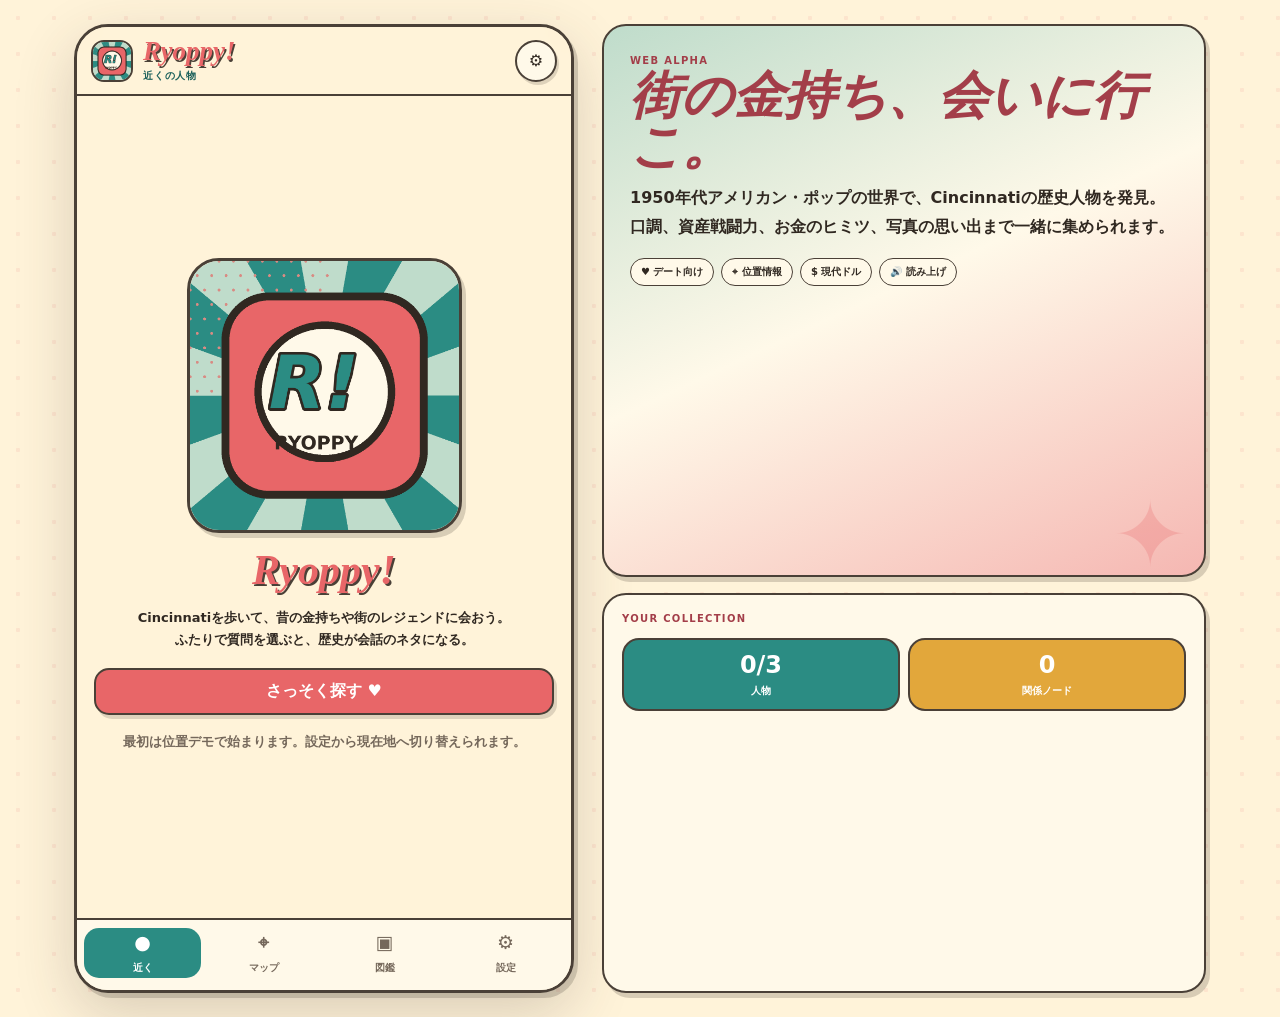
==== index.html @ fe0da347 "Add Ryoppy Web Alpha" ====
<!doctype html>
<html lang="ja">
<head>
  <meta charset="utf-8" />
  <meta name="viewport" content="width=device-width,initial-scale=1,viewport-fit=cover" />
  <meta name="theme-color" content="#fff3d9" />
  <meta name="description" content="Cincinnatiを歩いて歴史人物に会う、1950年代アメリカン・ポップな歴史図鑑" />
  <meta name="apple-mobile-web-app-capable" content="yes" />
  <meta name="apple-mobile-web-app-title" content="りょっぴー" />
  <link rel="icon" href="./assets/icon.png" />
  <link rel="apple-touch-icon" href="./assets/icon.png" />
  <link rel="manifest" href="./manifest.webmanifest" />
  <link rel="stylesheet" href="./styles.css" />
  <title>りょっぴー Web Alpha</title>
</head>
<body>
  <div id="app"><div class="loading"><img src="./assets/splash-icon.png" alt="りょっぴー" /><b>街のレジェンドを探しています…</b></div></div>
  <div id="toast" class="toast" role="status"></div>
  <script src="./app.js" defer></script>
</body>
</html>
---- styles.css ----
:root{--cream:#fff3d9;--paper:#fff9e9;--paper2:#f8ddb8;--ink:#302821;--muted:#75685b;--line:#4a4037;--coral:#e86668;--coral2:#a33e49;--teal:#2b8c83;--teal2:#1d615c;--mint:#bfdccb;--blush:#f5b7b2;--mustard:#e2a73b;--navy:#36536a;--white:#fff;--shadow:4px 5px 0 rgba(63,52,44,.2)}
*{box-sizing:border-box}html,body{margin:0;min-height:100%;background:var(--cream)}body{color:var(--ink);font-family:"Arial Rounded MT Bold","Hiragino Maru Gothic ProN","Yu Gothic",system-ui,sans-serif;background:radial-gradient(circle at 18px 18px,rgba(232,102,104,.1) 2px,transparent 2.5px) 0 0/36px 36px,var(--cream)}button,input,select{font:inherit}button{color:inherit}img{display:block;max-width:100%}.loading{min-height:100vh;display:grid;place-content:center;justify-items:center;gap:16px}.loading img{width:140px;border:2px solid var(--line);border-radius:28px;box-shadow:var(--shadow)}
.shell{width:min(1180px,100%);min-height:100vh;margin:auto;display:grid;grid-template-columns:minmax(0,500px) 1fr;gap:28px;padding:24px}.phone{position:relative;min-height:calc(100vh - 48px);overflow:hidden;background:var(--cream);border:3px solid var(--line);border-radius:34px;box-shadow:0 20px 60px rgba(63,52,44,.2),var(--shadow)}.top{position:sticky;top:0;z-index:20;display:flex;align-items:center;justify-content:space-between;gap:10px;min-height:66px;padding:11px 14px;border-bottom:2px solid var(--line);background:rgba(255,243,217,.96);backdrop-filter:blur(10px)}.brand{display:flex;align-items:center;gap:10px}.brand img{width:42px;height:42px;border:2px solid var(--line);border-radius:13px}.logo{margin:0;color:var(--coral);font:italic 900 27px/1 Georgia,serif;text-shadow:1.5px 1.5px 0 var(--line)}.sub{margin:4px 0 0;color:var(--teal2);font-size:10px;font-weight:900;letter-spacing:.08em}.icon,.back{display:grid;place-items:center;width:42px;height:42px;border:2px solid var(--line);border-radius:50%;background:var(--paper);box-shadow:2px 3px 0 rgba(63,52,44,.17);cursor:pointer}.main{padding:17px 14px calc(92px + env(safe-area-inset-bottom));min-height:calc(100vh - 70px)}.stack{display:grid;gap:16px}.nav{position:absolute;left:0;right:0;bottom:0;z-index:30;display:grid;grid-template-columns:repeat(4,1fr);gap:4px;padding:8px 7px max(12px,env(safe-area-inset-bottom));border-top:2px solid var(--line);background:rgba(255,249,233,.98)}.nav button{display:grid;place-items:center;gap:3px;min-height:50px;border:0;border-radius:15px;background:transparent;color:var(--muted);font-size:10px;font-weight:900;cursor:pointer}.nav button b{font-size:19px}.nav button.active{color:#fff;background:var(--teal)}
.side{position:sticky;top:24px;display:grid;gap:16px}.poster,.side-card{border:2px solid var(--line);border-radius:24px;background:var(--paper);box-shadow:var(--shadow)}.poster{position:relative;overflow:hidden;padding:26px;background:linear-gradient(155deg,var(--mint),var(--paper) 48%,var(--blush))}.poster:after{content:"✦";position:absolute;right:16px;bottom:-12px;color:var(--coral);font-size:90px;opacity:.25}.poster h2{margin:0 0 12px;color:var(--coral2);font:italic 900 clamp(34px,4vw,56px)/1 Georgia,serif}.poster p{margin:0;font-weight:800;line-height:1.8}.tags{display:flex;flex-wrap:wrap;gap:7px;margin-top:16px}.tag,.pill{display:inline-flex;align-items:center;gap:5px;padding:6px 10px;border:1.5px solid var(--line);border-radius:999px;background:var(--paper);font-size:10px;font-weight:900}.side-card{padding:18px}
.hero,.card,.location,.story,.wealth,.chart,.nodes,.photos,.settings,.purchase{border:2px solid var(--line);border-radius:23px;background:var(--paper);box-shadow:var(--shadow)}.hero{position:relative;overflow:hidden;padding:21px;background:var(--blush)}.hero:after{content:"✦";position:absolute;right:14px;top:-13px;color:var(--mustard);font-size:64px}.eyebrow{margin:0 0 6px;color:var(--coral2);font-size:10px;font-weight:900;letter-spacing:.13em}.hero h1{max-width:86%;margin:0;font-size:28px;line-height:1.15}.hero p{margin:9px 0 0;font-size:13px;font-weight:750;line-height:1.65}.stats{display:grid;grid-template-columns:1fr 1fr;gap:8px;margin-top:14px}.stat{padding:11px;border:2px solid var(--line);border-radius:17px;color:#fff;background:var(--teal);text-align:center}.stat.alt{background:var(--mustard)}.stat strong{display:block;font-size:24px}.stat span{font-size:10px;font-weight:900}.section-head{display:flex;align-items:end;justify-content:space-between;gap:10px}.section-head h2{margin:0;font-size:23px}.section-head p{margin:3px 0 0;color:var(--muted);font-size:11px;font-weight:750}.count,.status,.distance{display:inline-flex;align-items:center;justify-content:center;padding:6px 9px;border:1.5px solid var(--line);border-radius:999px;background:var(--paper2);font-size:10px;font-weight:900;white-space:nowrap}.status.near{color:#fff;background:var(--coral)}.status.done{color:#fff;background:var(--teal)}.status.demo{color:#fff;background:var(--navy)}
.location,.card,.settings{padding:15px}.card h3,.location h3,.settings h2{margin:0 0 5px}.muted{margin:0;color:var(--muted);font-size:12px;font-weight:750;line-height:1.6}.buttons{display:grid;grid-template-columns:1fr 1fr;gap:8px;margin-top:11px}.btn{width:100%;min-height:47px;padding:10px 13px;border:2px solid var(--line);border-radius:15px;font-weight:900;box-shadow:3px 4px 0 rgba(63,52,44,.17);cursor:pointer}.btn.primary{color:#fff;background:var(--coral)}.btn.secondary{color:#fff;background:var(--teal)}.btn.ghost{background:var(--paper)}.btn:active{transform:translate(2px,2px);box-shadow:none}
.people{display:grid;gap:13px}.person{display:grid;grid-template-columns:110px 1fr;min-height:148px;overflow:hidden;border:2px solid var(--line);border-radius:22px;background:var(--paper);box-shadow:var(--shadow);cursor:pointer}.person .art{position:relative;min-height:148px;overflow:hidden;background:var(--mint)}.person .art img{width:100%;height:100%;object-fit:cover}.person.locked .art img{filter:grayscale(1);opacity:.4}.person.locked .art:after{content:"?";position:absolute;inset:0;display:grid;place-items:center;color:var(--line);font:900 52px/1 Georgia,serif}.person .copy{display:grid;align-content:center;gap:7px;padding:13px}.person h3{margin:0;font-size:17px}.person p{margin:0;color:var(--muted);font-size:10px;font-weight:800;line-height:1.45}.meta{display:flex;flex-wrap:wrap;gap:5px}.power-mini{display:flex;align-items:center;gap:6px;color:var(--coral2);font-size:11px;font-weight:900}.rank{display:grid;place-items:center;width:28px;height:28px;border:1.5px solid var(--line);border-radius:50%;color:#fff;background:var(--mustard)}
.map{position:relative;overflow:hidden;min-height:500px;border:2px solid var(--line);border-radius:23px;background:#f6e9c8;box-shadow:var(--shadow)}.map svg{display:block;width:100%;height:420px}.map-paper{fill:#f7eccd}.river{fill:#9ccfd4;stroke:var(--navy);stroke-width:3}.street{stroke:rgba(74,64,55,.25);stroke-width:2}.route{fill:none;stroke:var(--teal);stroke-width:7;stroke-linecap:round;stroke-dasharray:14 8}.marker{cursor:pointer}.marker circle{fill:var(--mustard);stroke:var(--line);stroke-width:3}.marker.near circle{fill:var(--coral)}.marker.done circle{fill:var(--teal)}.marker text{font-size:11px;font-weight:900;fill:var(--ink);paint-order:stroke;stroke:var(--paper);stroke-width:4px}.map-sheet{padding:13px;border-top:2px solid var(--line);background:var(--paper)}
.char-hero{position:relative;overflow:hidden;display:grid;grid-template-columns:145px 1fr;align-items:end;gap:12px;min-height:225px;padding:15px;border:2px solid var(--line);border-radius:25px;color:#fff;box-shadow:var(--shadow)}.char-hero:before{content:"";position:absolute;inset:0;background:repeating-conic-gradient(from 0deg at 20% 100%,rgba(255,255,255,.12) 0 8deg,transparent 8deg 16deg)}.char-hero>*{position:relative}.char-hero img{width:100%;max-height:205px;object-fit:contain;filter:drop-shadow(3px 5px 0 rgba(0,0,0,.18))}.char-hero h1{margin:8px 0 4px;font-size:23px;line-height:1.05}.char-hero p{margin:0;font-size:11px;font-weight:800;line-height:1.45}.catch{margin-top:9px!important;padding:7px 9px;border:1.5px solid rgba(255,255,255,.7);border-radius:12px;background:rgba(0,0,0,.14)}
.wealth,.story,.chart,.nodes,.photos{padding:15px}.score{display:grid;grid-template-columns:1fr auto;align-items:center;gap:10px}.score small{display:block;color:var(--coral2);font-size:10px;font-weight:900;letter-spacing:.08em}.score strong{display:block;color:var(--coral);font-size:34px;line-height:1}.burst{display:grid;place-items:center;width:64px;height:64px;border:2px solid var(--line);border-radius:50%;color:#fff;background:var(--mustard);font:900 28px/1 Georgia,serif;box-shadow:3px 4px 0 rgba(63,52,44,.16)}.meter{height:12px;margin-top:9px;overflow:hidden;border:1.5px solid var(--line);border-radius:999px;background:var(--paper2)}.meter span{display:block;height:100%;background:linear-gradient(90deg,var(--teal),var(--mustard),var(--coral))}.money{margin-top:11px;padding-top:10px;border-top:1.5px dashed var(--line)}.money span{color:var(--muted);font-size:9px;font-weight:900}.money b{display:block;color:var(--teal2);font-size:25px}.speaker{display:grid;grid-template-columns:56px 1fr auto;align-items:center;gap:9px}.speaker img{width:56px;height:56px;object-fit:cover;border:2px solid var(--line);border-radius:50%}.speaker h2{margin:0;font-size:17px}.speaker p{margin:3px 0 0;color:var(--muted);font-size:9px;font-weight:800}.quote{color:var(--coral);font:900 48px/1 Georgia,serif}.talk{margin:13px 0;font-size:13px;font-weight:700;line-height:1.85}.speech{display:flex;align-items:center;gap:8px}.play{display:grid;place-items:center;width:42px;height:42px;border:2px solid var(--line);border-radius:50%;color:#fff;background:var(--teal);cursor:pointer}.line{flex:1;height:8px;border:1.5px solid var(--line);border-radius:999px;background:var(--paper2);overflow:hidden}.line span{display:block;width:45%;height:100%;background:var(--coral)}.questions{display:grid;gap:8px;margin-top:14px;padding-top:13px;border-top:2px dashed rgba(74,64,55,.35)}.questions h3{margin:0;font-size:16px}.q{display:grid;grid-template-columns:28px 1fr auto;align-items:center;gap:8px;width:100%;min-height:51px;padding:8px 10px;border:2px solid var(--line);border-radius:15px;background:var(--mint);box-shadow:2px 3px 0 rgba(63,52,44,.14);font-size:11px;font-weight:900;text-align:left;cursor:pointer}.q:nth-of-type(even){background:var(--blush)}.q.active{outline:3px solid var(--mustard)}.q i{display:grid;place-items:center;width:28px;height:28px;border:1.5px solid var(--line);border-radius:50%;background:var(--paper);font-style:normal}.answer{padding:13px;border:2px solid var(--line);border-radius:17px 17px 17px 4px;background:var(--paper2)}.answer h4{margin:0 0 7px;color:var(--coral2);font-size:12px}.answer p{margin:0 0 10px;font-size:12px;font-weight:750;line-height:1.75}
.chart h2,.nodes h2,.photos h2{margin:0 0 4px;font-size:19px}.chart>p,.nodes>p,.photos>p{margin:0 0 13px;color:var(--muted);font-size:10px;font-weight:750;line-height:1.5}.donut-wrap{display:grid;grid-template-columns:135px 1fr;align-items:center;gap:13px}.donut{position:relative;width:135px;aspect-ratio:1;border:2px solid var(--line);border-radius:50%;box-shadow:3px 4px 0 rgba(63,52,44,.14)}.donut:after{content:"$";position:absolute;inset:31%;display:grid;place-items:center;border:2px solid var(--line);border-radius:50%;background:var(--paper);font:900 27px/1 Georgia,serif}.legend{display:grid;gap:7px}.legend div{display:grid;grid-template-columns:12px 1fr auto;align-items:center;gap:6px;font-size:10px;font-weight:850}.dot{width:12px;height:12px;border:1.5px solid var(--line);border-radius:50%}.timeline{width:100%;height:auto}.grid{stroke:rgba(74,64,55,.15);stroke-width:1}.trend{fill:none;stroke:var(--coral);stroke-width:5;stroke-linecap:round;stroke-linejoin:round}.area{fill:rgba(232,102,104,.13)}.point{fill:var(--mustard);stroke:var(--line);stroke-width:2}.year{fill:var(--muted);font-size:9px;font-weight:800}.total{text-align:center;color:var(--coral2);font-size:19px;font-weight:900}.node-grid{display:grid;grid-template-columns:1fr 1fr;gap:8px}.node{min-height:105px;padding:11px;border:1.5px solid var(--line);border-radius:15px;background:var(--mint)}.node:nth-child(even){background:var(--paper2)}.node.locked{filter:grayscale(.7);opacity:.55}.node h3{margin:0 0 5px;font-size:12px}.node p{margin:0;color:var(--muted);font-size:9px;font-weight:750;line-height:1.45}.photo-actions{display:grid;grid-template-columns:1fr 1fr;gap:8px}.photo-grid{display:grid;grid-template-columns:repeat(3,1fr);gap:7px;margin-top:10px}.photo{position:relative;aspect-ratio:1;overflow:hidden;border:2px solid var(--line);border-radius:13px}.photo img{width:100%;height:100%;object-fit:cover}.photo button{position:absolute;right:4px;top:4px;width:25px;height:25px;border:1.5px solid var(--line);border-radius:50%;background:rgba(255,249,233,.92)}.empty{margin-top:10px;padding:17px;border:2px dashed rgba(74,64,55,.4);border-radius:15px;color:var(--muted);font-size:10px;font-weight:800;text-align:center}
.book{display:grid;grid-template-columns:1fr 1fr;gap:10px}.book-card{overflow:hidden;border:2px solid var(--line);border-radius:18px;background:var(--paper);box-shadow:3px 4px 0 rgba(63,52,44,.15);cursor:pointer}.book-card .portrait{position:relative;aspect-ratio:1;background:var(--mint)}.book-card img{width:100%;height:100%;object-fit:cover}.book-card.locked img{filter:grayscale(1);opacity:.4}.book-card.locked .portrait:after{content:"???";position:absolute;inset:0;display:grid;place-items:center;font:900 27px/1 Georgia,serif}.book-card .copy{padding:9px}.book-card h3{margin:0;font-size:12px}.book-card p{margin:4px 0 0;color:var(--muted);font-size:8px;font-weight:800}.card-rank{position:absolute;right:6px;top:6px;display:grid;place-items:center;width:30px;height:30px;border:1.5px solid var(--line);border-radius:50%;color:#fff;background:var(--mustard);font-weight:900}.setting{display:grid;gap:7px;padding:12px 0;border-top:1.5px dashed rgba(74,64,55,.3)}.setting:first-of-type{border-top:0}.setting label{font-size:12px;font-weight:900}.setting small{color:var(--muted);font-size:9px;font-weight:750}.select{width:100%;min-height:44px;padding:8px 11px;border:2px solid var(--line);border-radius:13px;background:var(--paper)}.toggle-row{display:flex;align-items:center;justify-content:space-between;gap:10px}.toggle{position:relative;width:57px;height:31px;border:2px solid var(--line);border-radius:999px;background:var(--paper2);cursor:pointer}.toggle:after{content:"";position:absolute;left:3px;top:3px;width:21px;height:21px;border:1.5px solid var(--line);border-radius:50%;background:var(--paper);transition:left .15s}.toggle.on{background:var(--teal)}.toggle.on:after{left:27px}.purchase{text-align:center;padding:18px;background:linear-gradient(155deg,var(--blush),var(--paper),var(--mint))}.crown{font-size:49px}.price{margin:11px 0;color:var(--coral2);font:900 40px/1 Georgia,serif}.purchase-list{display:grid;gap:7px;margin:14px 0;text-align:left;font-size:11px;font-weight:850}.note{margin:8px 0 0;color:var(--muted);font-size:8px;font-weight:750;line-height:1.5}.toast{position:fixed;z-index:100;left:50%;bottom:20px;width:min(calc(100% - 26px),410px);padding:11px 14px;border:2px solid var(--line);border-radius:15px;color:#fff;background:var(--navy);box-shadow:var(--shadow);text-align:center;font-size:11px;font-weight:900;transform:translate(-50%,140%);opacity:0;transition:.2s}.toast.show{transform:translate(-50%,0);opacity:1}.intro{min-height:calc(100vh - 115px);display:grid;align-content:center;gap:16px;text-align:center;padding:20px 3px}.intro img{width:min(275px,78%);margin:auto;border:3px solid var(--line);border-radius:32px;box-shadow:var(--shadow)}.intro h1{margin:0;color:var(--coral);font:italic 900 42px/1 Georgia,serif;text-shadow:2px 2px 0 var(--line)}.intro p{margin:0;font-size:13px;font-weight:800;line-height:1.7}.sr{position:absolute!important;width:1px!important;height:1px!important;padding:0!important;margin:-1px!important;overflow:hidden!important;clip:rect(0,0,0,0)!important;white-space:nowrap!important;border:0!important}
@media(max-width:900px){.shell{display:block;width:100%;padding:0}.phone{min-height:100vh;border:0;border-radius:0;box-shadow:none}.side{display:none}.nav{position:fixed}}@media(max-width:410px){.main{padding-left:11px;padding-right:11px}.person{grid-template-columns:101px 1fr}.char-hero{grid-template-columns:118px 1fr}.donut-wrap{grid-template-columns:120px 1fr}.donut{width:120px}.node-grid{grid-template-columns:1fr}}@media(prefers-reduced-motion:reduce){*{scroll-behavior:auto!important;transition:none!important}}
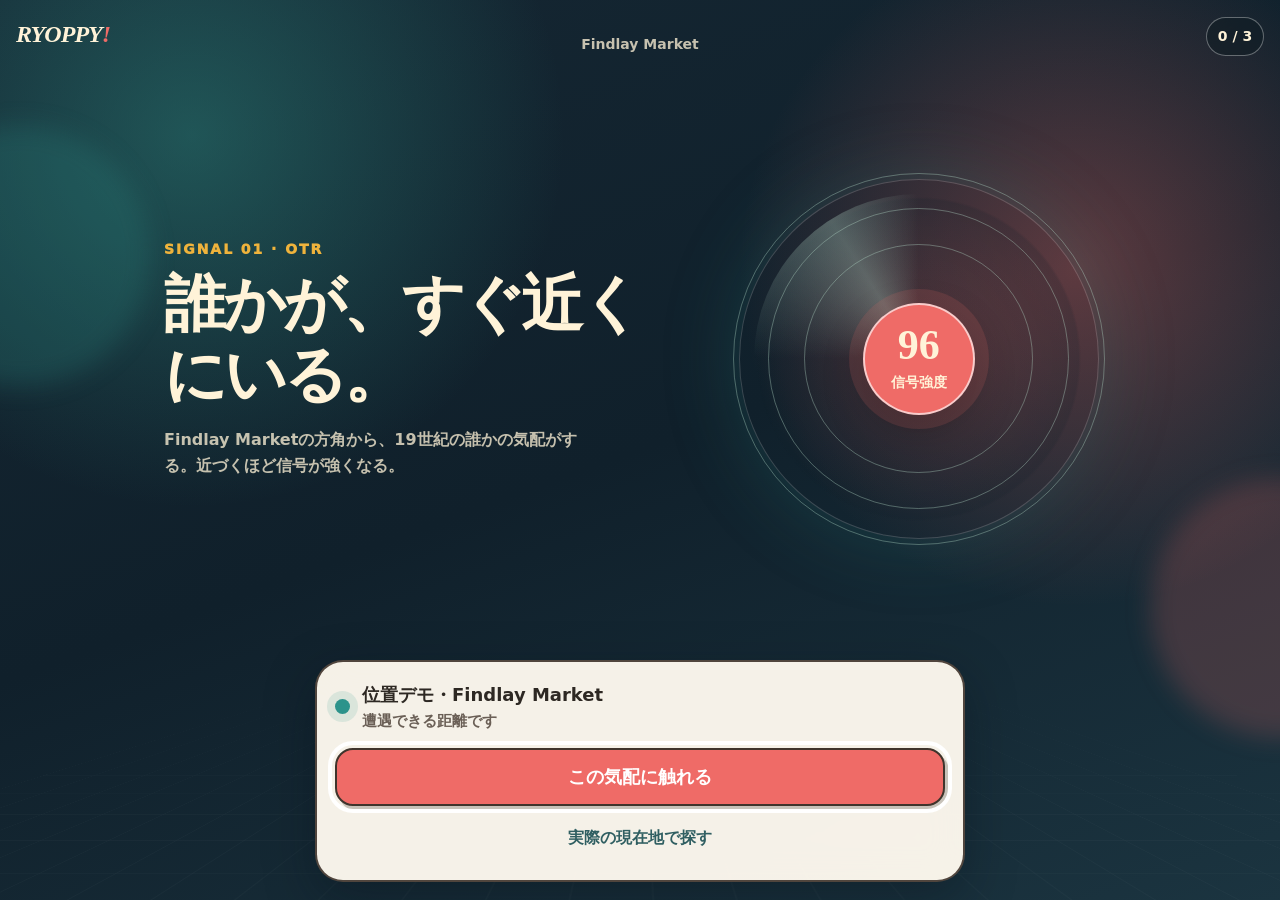
==== commit 6cdc91a3: "Rebuild Ryoppy around character encounters" ====
--- a/index.html
+++ b/index.html
@@ -3,18 +3,18 @@
 <head>
   <meta charset="utf-8" />
   <meta name="viewport" content="width=device-width,initial-scale=1,viewport-fit=cover" />
-  <meta name="theme-color" content="#fff3d9" />
-  <meta name="description" content="Cincinnatiを歩いて歴史人物に会う、1950年代アメリカン・ポップな歴史図鑑" />
+  <meta name="theme-color" content="#13212b" />
+  <meta name="description" content="Cincinnatiの街角で歴史人物と遭遇する位置情報連動型の歴史図鑑ゲーム" />
   <meta name="apple-mobile-web-app-capable" content="yes" />
   <meta name="apple-mobile-web-app-title" content="りょっぴー" />
   <link rel="icon" href="./assets/icon.png" />
   <link rel="apple-touch-icon" href="./assets/icon.png" />
   <link rel="manifest" href="./manifest.webmanifest" />
   <link rel="stylesheet" href="./styles.css" />
-  <title>りょっぴー Web Alpha</title>
+  <title>りょっぴー Encounter Alpha</title>
 </head>
 <body>
-  <div id="app"><div class="loading"><img src="./assets/splash-icon.png" alt="りょっぴー" /><b>街のレジェンドを探しています…</b></div></div>
+  <div id="app"><div class="loading"><span class="loading-orb" aria-hidden="true"></span><strong>街に残った信号を探しています…</strong></div></div>
   <div id="toast" class="toast" role="status"></div>
   <script src="./app.js" defer></script>
 </body>
--- a/styles.css
+++ b/styles.css
@@ -1,13 +1,974 @@
-:root{--cream:#fff3d9;--paper:#fff9e9;--paper2:#f8ddb8;--ink:#302821;--muted:#75685b;--line:#4a4037;--coral:#e86668;--coral2:#a33e49;--teal:#2b8c83;--teal2:#1d615c;--mint:#bfdccb;--blush:#f5b7b2;--mustard:#e2a73b;--navy:#36536a;--white:#fff;--shadow:4px 5px 0 rgba(63,52,44,.2)}
-*{box-sizing:border-box}html,body{margin:0;min-height:100%;background:var(--cream)}body{color:var(--ink);font-family:"Arial Rounded MT Bold","Hiragino Maru Gothic ProN","Yu Gothic",system-ui,sans-serif;background:radial-gradient(circle at 18px 18px,rgba(232,102,104,.1) 2px,transparent 2.5px) 0 0/36px 36px,var(--cream)}button,input,select{font:inherit}button{color:inherit}img{display:block;max-width:100%}.loading{min-height:100vh;display:grid;place-content:center;justify-items:center;gap:16px}.loading img{width:140px;border:2px solid var(--line);border-radius:28px;box-shadow:var(--shadow)}
-.shell{width:min(1180px,100%);min-height:100vh;margin:auto;display:grid;grid-template-columns:minmax(0,500px) 1fr;gap:28px;padding:24px}.phone{position:relative;min-height:calc(100vh - 48px);overflow:hidden;background:var(--cream);border:3px solid var(--line);border-radius:34px;box-shadow:0 20px 60px rgba(63,52,44,.2),var(--shadow)}.top{position:sticky;top:0;z-index:20;display:flex;align-items:center;justify-content:space-between;gap:10px;min-height:66px;padding:11px 14px;border-bottom:2px solid var(--line);background:rgba(255,243,217,.96);backdrop-filter:blur(10px)}.brand{display:flex;align-items:center;gap:10px}.brand img{width:42px;height:42px;border:2px solid var(--line);border-radius:13px}.logo{margin:0;color:var(--coral);font:italic 900 27px/1 Georgia,serif;text-shadow:1.5px 1.5px 0 var(--line)}.sub{margin:4px 0 0;color:var(--teal2);font-size:10px;font-weight:900;letter-spacing:.08em}.icon,.back{display:grid;place-items:center;width:42px;height:42px;border:2px solid var(--line);border-radius:50%;background:var(--paper);box-shadow:2px 3px 0 rgba(63,52,44,.17);cursor:pointer}.main{padding:17px 14px calc(92px + env(safe-area-inset-bottom));min-height:calc(100vh - 70px)}.stack{display:grid;gap:16px}.nav{position:absolute;left:0;right:0;bottom:0;z-index:30;display:grid;grid-template-columns:repeat(4,1fr);gap:4px;padding:8px 7px max(12px,env(safe-area-inset-bottom));border-top:2px solid var(--line);background:rgba(255,249,233,.98)}.nav button{display:grid;place-items:center;gap:3px;min-height:50px;border:0;border-radius:15px;background:transparent;color:var(--muted);font-size:10px;font-weight:900;cursor:pointer}.nav button b{font-size:19px}.nav button.active{color:#fff;background:var(--teal)}
-.side{position:sticky;top:24px;display:grid;gap:16px}.poster,.side-card{border:2px solid var(--line);border-radius:24px;background:var(--paper);box-shadow:var(--shadow)}.poster{position:relative;overflow:hidden;padding:26px;background:linear-gradient(155deg,var(--mint),var(--paper) 48%,var(--blush))}.poster:after{content:"✦";position:absolute;right:16px;bottom:-12px;color:var(--coral);font-size:90px;opacity:.25}.poster h2{margin:0 0 12px;color:var(--coral2);font:italic 900 clamp(34px,4vw,56px)/1 Georgia,serif}.poster p{margin:0;font-weight:800;line-height:1.8}.tags{display:flex;flex-wrap:wrap;gap:7px;margin-top:16px}.tag,.pill{display:inline-flex;align-items:center;gap:5px;padding:6px 10px;border:1.5px solid var(--line);border-radius:999px;background:var(--paper);font-size:10px;font-weight:900}.side-card{padding:18px}
-.hero,.card,.location,.story,.wealth,.chart,.nodes,.photos,.settings,.purchase{border:2px solid var(--line);border-radius:23px;background:var(--paper);box-shadow:var(--shadow)}.hero{position:relative;overflow:hidden;padding:21px;background:var(--blush)}.hero:after{content:"✦";position:absolute;right:14px;top:-13px;color:var(--mustard);font-size:64px}.eyebrow{margin:0 0 6px;color:var(--coral2);font-size:10px;font-weight:900;letter-spacing:.13em}.hero h1{max-width:86%;margin:0;font-size:28px;line-height:1.15}.hero p{margin:9px 0 0;font-size:13px;font-weight:750;line-height:1.65}.stats{display:grid;grid-template-columns:1fr 1fr;gap:8px;margin-top:14px}.stat{padding:11px;border:2px solid var(--line);border-radius:17px;color:#fff;background:var(--teal);text-align:center}.stat.alt{background:var(--mustard)}.stat strong{display:block;font-size:24px}.stat span{font-size:10px;font-weight:900}.section-head{display:flex;align-items:end;justify-content:space-between;gap:10px}.section-head h2{margin:0;font-size:23px}.section-head p{margin:3px 0 0;color:var(--muted);font-size:11px;font-weight:750}.count,.status,.distance{display:inline-flex;align-items:center;justify-content:center;padding:6px 9px;border:1.5px solid var(--line);border-radius:999px;background:var(--paper2);font-size:10px;font-weight:900;white-space:nowrap}.status.near{color:#fff;background:var(--coral)}.status.done{color:#fff;background:var(--teal)}.status.demo{color:#fff;background:var(--navy)}
-.location,.card,.settings{padding:15px}.card h3,.location h3,.settings h2{margin:0 0 5px}.muted{margin:0;color:var(--muted);font-size:12px;font-weight:750;line-height:1.6}.buttons{display:grid;grid-template-columns:1fr 1fr;gap:8px;margin-top:11px}.btn{width:100%;min-height:47px;padding:10px 13px;border:2px solid var(--line);border-radius:15px;font-weight:900;box-shadow:3px 4px 0 rgba(63,52,44,.17);cursor:pointer}.btn.primary{color:#fff;background:var(--coral)}.btn.secondary{color:#fff;background:var(--teal)}.btn.ghost{background:var(--paper)}.btn:active{transform:translate(2px,2px);box-shadow:none}
-.people{display:grid;gap:13px}.person{display:grid;grid-template-columns:110px 1fr;min-height:148px;overflow:hidden;border:2px solid var(--line);border-radius:22px;background:var(--paper);box-shadow:var(--shadow);cursor:pointer}.person .art{position:relative;min-height:148px;overflow:hidden;background:var(--mint)}.person .art img{width:100%;height:100%;object-fit:cover}.person.locked .art img{filter:grayscale(1);opacity:.4}.person.locked .art:after{content:"?";position:absolute;inset:0;display:grid;place-items:center;color:var(--line);font:900 52px/1 Georgia,serif}.person .copy{display:grid;align-content:center;gap:7px;padding:13px}.person h3{margin:0;font-size:17px}.person p{margin:0;color:var(--muted);font-size:10px;font-weight:800;line-height:1.45}.meta{display:flex;flex-wrap:wrap;gap:5px}.power-mini{display:flex;align-items:center;gap:6px;color:var(--coral2);font-size:11px;font-weight:900}.rank{display:grid;place-items:center;width:28px;height:28px;border:1.5px solid var(--line);border-radius:50%;color:#fff;background:var(--mustard)}
-.map{position:relative;overflow:hidden;min-height:500px;border:2px solid var(--line);border-radius:23px;background:#f6e9c8;box-shadow:var(--shadow)}.map svg{display:block;width:100%;height:420px}.map-paper{fill:#f7eccd}.river{fill:#9ccfd4;stroke:var(--navy);stroke-width:3}.street{stroke:rgba(74,64,55,.25);stroke-width:2}.route{fill:none;stroke:var(--teal);stroke-width:7;stroke-linecap:round;stroke-dasharray:14 8}.marker{cursor:pointer}.marker circle{fill:var(--mustard);stroke:var(--line);stroke-width:3}.marker.near circle{fill:var(--coral)}.marker.done circle{fill:var(--teal)}.marker text{font-size:11px;font-weight:900;fill:var(--ink);paint-order:stroke;stroke:var(--paper);stroke-width:4px}.map-sheet{padding:13px;border-top:2px solid var(--line);background:var(--paper)}
-.char-hero{position:relative;overflow:hidden;display:grid;grid-template-columns:145px 1fr;align-items:end;gap:12px;min-height:225px;padding:15px;border:2px solid var(--line);border-radius:25px;color:#fff;box-shadow:var(--shadow)}.char-hero:before{content:"";position:absolute;inset:0;background:repeating-conic-gradient(from 0deg at 20% 100%,rgba(255,255,255,.12) 0 8deg,transparent 8deg 16deg)}.char-hero>*{position:relative}.char-hero img{width:100%;max-height:205px;object-fit:contain;filter:drop-shadow(3px 5px 0 rgba(0,0,0,.18))}.char-hero h1{margin:8px 0 4px;font-size:23px;line-height:1.05}.char-hero p{margin:0;font-size:11px;font-weight:800;line-height:1.45}.catch{margin-top:9px!important;padding:7px 9px;border:1.5px solid rgba(255,255,255,.7);border-radius:12px;background:rgba(0,0,0,.14)}
-.wealth,.story,.chart,.nodes,.photos{padding:15px}.score{display:grid;grid-template-columns:1fr auto;align-items:center;gap:10px}.score small{display:block;color:var(--coral2);font-size:10px;font-weight:900;letter-spacing:.08em}.score strong{display:block;color:var(--coral);font-size:34px;line-height:1}.burst{display:grid;place-items:center;width:64px;height:64px;border:2px solid var(--line);border-radius:50%;color:#fff;background:var(--mustard);font:900 28px/1 Georgia,serif;box-shadow:3px 4px 0 rgba(63,52,44,.16)}.meter{height:12px;margin-top:9px;overflow:hidden;border:1.5px solid var(--line);border-radius:999px;background:var(--paper2)}.meter span{display:block;height:100%;background:linear-gradient(90deg,var(--teal),var(--mustard),var(--coral))}.money{margin-top:11px;padding-top:10px;border-top:1.5px dashed var(--line)}.money span{color:var(--muted);font-size:9px;font-weight:900}.money b{display:block;color:var(--teal2);font-size:25px}.speaker{display:grid;grid-template-columns:56px 1fr auto;align-items:center;gap:9px}.speaker img{width:56px;height:56px;object-fit:cover;border:2px solid var(--line);border-radius:50%}.speaker h2{margin:0;font-size:17px}.speaker p{margin:3px 0 0;color:var(--muted);font-size:9px;font-weight:800}.quote{color:var(--coral);font:900 48px/1 Georgia,serif}.talk{margin:13px 0;font-size:13px;font-weight:700;line-height:1.85}.speech{display:flex;align-items:center;gap:8px}.play{display:grid;place-items:center;width:42px;height:42px;border:2px solid var(--line);border-radius:50%;color:#fff;background:var(--teal);cursor:pointer}.line{flex:1;height:8px;border:1.5px solid var(--line);border-radius:999px;background:var(--paper2);overflow:hidden}.line span{display:block;width:45%;height:100%;background:var(--coral)}.questions{display:grid;gap:8px;margin-top:14px;padding-top:13px;border-top:2px dashed rgba(74,64,55,.35)}.questions h3{margin:0;font-size:16px}.q{display:grid;grid-template-columns:28px 1fr auto;align-items:center;gap:8px;width:100%;min-height:51px;padding:8px 10px;border:2px solid var(--line);border-radius:15px;background:var(--mint);box-shadow:2px 3px 0 rgba(63,52,44,.14);font-size:11px;font-weight:900;text-align:left;cursor:pointer}.q:nth-of-type(even){background:var(--blush)}.q.active{outline:3px solid var(--mustard)}.q i{display:grid;place-items:center;width:28px;height:28px;border:1.5px solid var(--line);border-radius:50%;background:var(--paper);font-style:normal}.answer{padding:13px;border:2px solid var(--line);border-radius:17px 17px 17px 4px;background:var(--paper2)}.answer h4{margin:0 0 7px;color:var(--coral2);font-size:12px}.answer p{margin:0 0 10px;font-size:12px;font-weight:750;line-height:1.75}
-.chart h2,.nodes h2,.photos h2{margin:0 0 4px;font-size:19px}.chart>p,.nodes>p,.photos>p{margin:0 0 13px;color:var(--muted);font-size:10px;font-weight:750;line-height:1.5}.donut-wrap{display:grid;grid-template-columns:135px 1fr;align-items:center;gap:13px}.donut{position:relative;width:135px;aspect-ratio:1;border:2px solid var(--line);border-radius:50%;box-shadow:3px 4px 0 rgba(63,52,44,.14)}.donut:after{content:"$";position:absolute;inset:31%;display:grid;place-items:center;border:2px solid var(--line);border-radius:50%;background:var(--paper);font:900 27px/1 Georgia,serif}.legend{display:grid;gap:7px}.legend div{display:grid;grid-template-columns:12px 1fr auto;align-items:center;gap:6px;font-size:10px;font-weight:850}.dot{width:12px;height:12px;border:1.5px solid var(--line);border-radius:50%}.timeline{width:100%;height:auto}.grid{stroke:rgba(74,64,55,.15);stroke-width:1}.trend{fill:none;stroke:var(--coral);stroke-width:5;stroke-linecap:round;stroke-linejoin:round}.area{fill:rgba(232,102,104,.13)}.point{fill:var(--mustard);stroke:var(--line);stroke-width:2}.year{fill:var(--muted);font-size:9px;font-weight:800}.total{text-align:center;color:var(--coral2);font-size:19px;font-weight:900}.node-grid{display:grid;grid-template-columns:1fr 1fr;gap:8px}.node{min-height:105px;padding:11px;border:1.5px solid var(--line);border-radius:15px;background:var(--mint)}.node:nth-child(even){background:var(--paper2)}.node.locked{filter:grayscale(.7);opacity:.55}.node h3{margin:0 0 5px;font-size:12px}.node p{margin:0;color:var(--muted);font-size:9px;font-weight:750;line-height:1.45}.photo-actions{display:grid;grid-template-columns:1fr 1fr;gap:8px}.photo-grid{display:grid;grid-template-columns:repeat(3,1fr);gap:7px;margin-top:10px}.photo{position:relative;aspect-ratio:1;overflow:hidden;border:2px solid var(--line);border-radius:13px}.photo img{width:100%;height:100%;object-fit:cover}.photo button{position:absolute;right:4px;top:4px;width:25px;height:25px;border:1.5px solid var(--line);border-radius:50%;background:rgba(255,249,233,.92)}.empty{margin-top:10px;padding:17px;border:2px dashed rgba(74,64,55,.4);border-radius:15px;color:var(--muted);font-size:10px;font-weight:800;text-align:center}
-.book{display:grid;grid-template-columns:1fr 1fr;gap:10px}.book-card{overflow:hidden;border:2px solid var(--line);border-radius:18px;background:var(--paper);box-shadow:3px 4px 0 rgba(63,52,44,.15);cursor:pointer}.book-card .portrait{position:relative;aspect-ratio:1;background:var(--mint)}.book-card img{width:100%;height:100%;object-fit:cover}.book-card.locked img{filter:grayscale(1);opacity:.4}.book-card.locked .portrait:after{content:"???";position:absolute;inset:0;display:grid;place-items:center;font:900 27px/1 Georgia,serif}.book-card .copy{padding:9px}.book-card h3{margin:0;font-size:12px}.book-card p{margin:4px 0 0;color:var(--muted);font-size:8px;font-weight:800}.card-rank{position:absolute;right:6px;top:6px;display:grid;place-items:center;width:30px;height:30px;border:1.5px solid var(--line);border-radius:50%;color:#fff;background:var(--mustard);font-weight:900}.setting{display:grid;gap:7px;padding:12px 0;border-top:1.5px dashed rgba(74,64,55,.3)}.setting:first-of-type{border-top:0}.setting label{font-size:12px;font-weight:900}.setting small{color:var(--muted);font-size:9px;font-weight:750}.select{width:100%;min-height:44px;padding:8px 11px;border:2px solid var(--line);border-radius:13px;background:var(--paper)}.toggle-row{display:flex;align-items:center;justify-content:space-between;gap:10px}.toggle{position:relative;width:57px;height:31px;border:2px solid var(--line);border-radius:999px;background:var(--paper2);cursor:pointer}.toggle:after{content:"";position:absolute;left:3px;top:3px;width:21px;height:21px;border:1.5px solid var(--line);border-radius:50%;background:var(--paper);transition:left .15s}.toggle.on{background:var(--teal)}.toggle.on:after{left:27px}.purchase{text-align:center;padding:18px;background:linear-gradient(155deg,var(--blush),var(--paper),var(--mint))}.crown{font-size:49px}.price{margin:11px 0;color:var(--coral2);font:900 40px/1 Georgia,serif}.purchase-list{display:grid;gap:7px;margin:14px 0;text-align:left;font-size:11px;font-weight:850}.note{margin:8px 0 0;color:var(--muted);font-size:8px;font-weight:750;line-height:1.5}.toast{position:fixed;z-index:100;left:50%;bottom:20px;width:min(calc(100% - 26px),410px);padding:11px 14px;border:2px solid var(--line);border-radius:15px;color:#fff;background:var(--navy);box-shadow:var(--shadow);text-align:center;font-size:11px;font-weight:900;transform:translate(-50%,140%);opacity:0;transition:.2s}.toast.show{transform:translate(-50%,0);opacity:1}.intro{min-height:calc(100vh - 115px);display:grid;align-content:center;gap:16px;text-align:center;padding:20px 3px}.intro img{width:min(275px,78%);margin:auto;border:3px solid var(--line);border-radius:32px;box-shadow:var(--shadow)}.intro h1{margin:0;color:var(--coral);font:italic 900 42px/1 Georgia,serif;text-shadow:2px 2px 0 var(--line)}.intro p{margin:0;font-size:13px;font-weight:800;line-height:1.7}.sr{position:absolute!important;width:1px!important;height:1px!important;padding:0!important;margin:-1px!important;overflow:hidden!important;clip:rect(0,0,0,0)!important;white-space:nowrap!important;border:0!important}
-@media(max-width:900px){.shell{display:block;width:100%;padding:0}.phone{min-height:100vh;border:0;border-radius:0;box-shadow:none}.side{display:none}.nav{position:fixed}}@media(max-width:410px){.main{padding-left:11px;padding-right:11px}.person{grid-template-columns:101px 1fr}.char-hero{grid-template-columns:118px 1fr}.donut-wrap{grid-template-columns:120px 1fr}.donut{width:120px}.node-grid{grid-template-columns:1fr}}@media(prefers-reduced-motion:reduce){*{scroll-behavior:auto!important;transition:none!important}}
+:root {
+  color-scheme: dark;
+  --night: #13212b;
+  --night-soft: #1c3441;
+  --cream: #fff3d8;
+  --paper: #fffaf0;
+  --ink: #2d2823;
+  --coral: #ef6b67;
+  --coral-dark: #b83f49;
+  --teal: #2c938b;
+  --mint: #b9dfce;
+  --gold: #efb33c;
+  --line: #3f342c;
+  --shadow: 0 16px 50px rgba(7, 15, 22, .34);
+}
+
+* {
+  box-sizing: border-box;
+}
+
+html,
+body {
+  margin: 0;
+  min-height: 100%;
+  background: var(--night);
+}
+
+body {
+  min-width: 320px;
+  color: var(--cream);
+  font-family: "Hiragino Maru Gothic ProN", "Yu Gothic", system-ui, sans-serif;
+  font-size: 18px;
+  line-height: 1.65;
+  overflow-x: hidden;
+}
+
+button {
+  color: inherit;
+  font: inherit;
+}
+
+button:focus-visible {
+  outline: 4px solid #fff;
+  outline-offset: 3px;
+}
+
+img {
+  display: block;
+  max-width: 100%;
+}
+
+#app,
+.experience {
+  min-height: 100vh;
+  min-height: 100svh;
+}
+
+.experience {
+  position: relative;
+  isolation: isolate;
+  overflow: hidden;
+}
+
+.loading,
+.fatal-error {
+  min-height: 100vh;
+  min-height: 100svh;
+  display: grid;
+  place-content: center;
+  justify-items: center;
+  gap: 22px;
+  padding: 28px;
+  text-align: center;
+  background: radial-gradient(circle at 50% 44%, #274a56, var(--night) 58%);
+}
+
+.loading strong,
+.fatal-error strong {
+  max-width: 24ch;
+  font-size: 22px;
+}
+
+.loading-orb {
+  width: 96px;
+  aspect-ratio: 1;
+  border: 3px solid rgba(255, 255, 255, .62);
+  border-radius: 50%;
+  background: var(--coral);
+  box-shadow: 0 0 0 18px rgba(239, 107, 103, .15), 0 0 70px rgba(239, 107, 103, .5);
+  animation: orbPulse 1.8s ease-in-out infinite;
+}
+
+.topbar {
+  position: absolute;
+  z-index: 40;
+  top: 0;
+  left: 0;
+  right: 0;
+  min-height: calc(66px + env(safe-area-inset-top));
+  display: grid;
+  grid-template-columns: 1fr auto 1fr;
+  align-items: end;
+  gap: 12px;
+  padding: calc(12px + env(safe-area-inset-top)) 16px 10px;
+}
+
+.brand {
+  align-self: center;
+  color: var(--cream);
+  font: italic 900 24px/1 Georgia, serif;
+  letter-spacing: -.04em;
+}
+
+.brand span {
+  color: var(--coral);
+}
+
+.scene-location {
+  overflow: hidden;
+  max-width: 42vw;
+  color: rgba(255, 243, 216, .76);
+  font-size: 14px;
+  font-weight: 800;
+  text-overflow: ellipsis;
+  white-space: nowrap;
+}
+
+.collection-count {
+  justify-self: end;
+  min-width: 58px;
+  padding: 7px 10px;
+  border: 1px solid rgba(255, 255, 255, .34);
+  border-radius: 999px;
+  color: var(--cream);
+  background: rgba(10, 24, 31, .38);
+  font-size: 14px;
+  font-weight: 900;
+  text-align: center;
+  backdrop-filter: blur(10px);
+}
+
+.round-button {
+  align-self: center;
+  width: 46px;
+  height: 46px;
+  border: 1px solid rgba(255, 255, 255, .38);
+  border-radius: 50%;
+  color: var(--cream);
+  background: rgba(10, 24, 31, .42);
+  font-size: 24px;
+  cursor: pointer;
+  backdrop-filter: blur(12px);
+}
+
+.scan-experience {
+  background:
+    radial-gradient(circle at 15% 15%, rgba(51, 158, 144, .4), transparent 28%),
+    radial-gradient(circle at 84% 30%, rgba(239, 107, 103, .35), transparent 27%),
+    linear-gradient(160deg, #152733 0%, #10202b 50%, #1b3440 100%);
+}
+
+.world-grid {
+  position: absolute;
+  z-index: -2;
+  inset: 0;
+  opacity: .22;
+  background-image:
+    linear-gradient(rgba(255, 255, 255, .09) 1px, transparent 1px),
+    linear-gradient(90deg, rgba(255, 255, 255, .09) 1px, transparent 1px);
+  background-size: 54px 54px;
+  transform: perspective(500px) rotateX(58deg) scale(1.55) translateY(12%);
+  transform-origin: center bottom;
+  mask-image: linear-gradient(to bottom, transparent 5%, #000 70%);
+}
+
+.ambient {
+  position: absolute;
+  z-index: -1;
+  width: 260px;
+  height: 260px;
+  border-radius: 50%;
+  filter: blur(12px);
+  animation: ambientFloat 8s ease-in-out infinite alternate;
+}
+
+.ambient-one {
+  top: 14%;
+  left: -110px;
+  background: rgba(45, 146, 137, .22);
+}
+
+.ambient-two {
+  right: -130px;
+  bottom: 18%;
+  background: rgba(239, 107, 103, .2);
+  animation-delay: -3s;
+}
+
+.scan-main {
+  min-height: 100vh;
+  min-height: 100svh;
+  display: grid;
+  grid-template-rows: auto 1fr auto;
+  align-items: center;
+  gap: 18px;
+  width: min(100%, 740px);
+  margin: auto;
+  padding: calc(86px + env(safe-area-inset-top)) 18px calc(18px + env(safe-area-inset-bottom));
+}
+
+.scan-copy {
+  align-self: end;
+  text-align: center;
+}
+
+.signal-label,
+.panel-kicker,
+.encounter-signal {
+  margin: 0 0 8px;
+  color: var(--gold);
+  font-size: 14px;
+  font-weight: 950;
+  letter-spacing: .14em;
+  text-transform: uppercase;
+}
+
+.scan-copy h1 {
+  max-width: 12ch;
+  margin: 0 auto;
+  font-size: clamp(36px, 9vw, 62px);
+  line-height: 1.14;
+  letter-spacing: -.05em;
+}
+
+.scan-copy > p:last-child {
+  max-width: 38ch;
+  margin: 16px auto 0;
+  color: rgba(255, 243, 216, .76);
+  font-size: 16px;
+  font-weight: 650;
+}
+
+.radar-wrap {
+  position: relative;
+  align-self: center;
+  justify-self: center;
+  width: min(62vw, 310px);
+  aspect-ratio: 1;
+  display: grid;
+  place-items: center;
+  border: 1px solid rgba(255, 255, 255, .18);
+  border-radius: 50%;
+  background: radial-gradient(circle, rgba(239, 107, 103, .12), rgba(19, 33, 43, .18) 63%, transparent 64%);
+  box-shadow: 0 0 80px rgba(45, 146, 137, .24);
+}
+
+.radar-ring {
+  position: absolute;
+  border: 1px solid rgba(185, 223, 206, .36);
+  border-radius: 50%;
+  animation: radarPulse 2.4s ease-out infinite;
+}
+
+.ring-one { inset: 18%; }
+.ring-two { inset: 8%; animation-delay: -.8s; }
+.ring-three { inset: -2%; animation-delay: -1.6s; }
+
+.radar-sweep {
+  position: absolute;
+  inset: 4%;
+  overflow: hidden;
+  border-radius: 50%;
+  background: conic-gradient(from 0deg, transparent 0 75%, rgba(185, 223, 206, .32) 91%, transparent 100%);
+  animation: radarSweep 3.2s linear infinite;
+}
+
+.signal-core {
+  position: relative;
+  z-index: 2;
+  width: 112px;
+  aspect-ratio: 1;
+  display: grid;
+  place-content: center;
+  border: 2px solid rgba(255, 255, 255, .66);
+  border-radius: 50%;
+  color: var(--cream);
+  background: var(--coral);
+  box-shadow: 0 0 0 14px rgba(239, 107, 103, .14), 0 16px 40px rgba(0, 0, 0, .26);
+  text-align: center;
+}
+
+.signal-core span {
+  font: 900 42px/1 Georgia, serif;
+}
+
+.signal-core small {
+  margin-top: 5px;
+  font-size: 14px;
+  font-weight: 900;
+}
+
+.scan-panel,
+.dialogue-panel {
+  position: relative;
+  z-index: 30;
+  color: var(--ink);
+  background: rgba(255, 250, 240, .96);
+  border: 2px solid rgba(63, 52, 44, .9);
+  box-shadow: var(--shadow);
+  backdrop-filter: blur(18px);
+}
+
+.scan-panel {
+  width: 100%;
+  padding: 18px;
+  border-radius: 28px;
+}
+
+.signal-readout {
+  display: grid;
+  grid-template-columns: auto 1fr;
+  align-items: center;
+  gap: 12px;
+  margin-bottom: 14px;
+}
+
+.live-dot {
+  width: 15px;
+  height: 15px;
+  border-radius: 50%;
+  background: var(--teal);
+  box-shadow: 0 0 0 8px rgba(45, 146, 137, .13);
+  animation: dotPulse 1.4s ease-in-out infinite;
+}
+
+.signal-readout strong,
+.signal-readout span {
+  display: block;
+}
+
+.signal-readout strong {
+  font-size: 18px;
+}
+
+.signal-readout span {
+  color: #6a5f56;
+  font-size: 15px;
+  font-weight: 750;
+}
+
+.primary-action {
+  width: 100%;
+  min-height: 58px;
+  padding: 12px 18px;
+  border: 2px solid var(--line);
+  border-radius: 18px;
+  color: #fff;
+  background: var(--coral);
+  box-shadow: 4px 5px 0 rgba(63, 52, 44, .25);
+  font-size: 18px;
+  font-weight: 950;
+  cursor: pointer;
+}
+
+.primary-action:active {
+  transform: translate(3px, 3px);
+  box-shadow: 1px 2px 0 rgba(63, 52, 44, .25);
+}
+
+.primary-action:disabled {
+  cursor: not-allowed;
+  filter: grayscale(.7);
+  opacity: .52;
+}
+
+.text-action {
+  width: 100%;
+  min-height: 48px;
+  margin-top: 8px;
+  border: 0;
+  border-radius: 14px;
+  color: #305f62;
+  background: transparent;
+  font-size: 16px;
+  font-weight: 900;
+  cursor: pointer;
+}
+
+.text-action.quiet {
+  min-height: 40px;
+  margin-top: 0;
+  color: #766c63;
+  font-size: 14px;
+}
+
+.error-message {
+  margin: 8px 0 0;
+  color: var(--coral-dark);
+  font-size: 15px;
+  font-weight: 850;
+  text-align: center;
+}
+
+.encounter-experience {
+  background:
+    radial-gradient(circle at 50% 36%, rgba(248, 182, 66, .34), transparent 29%),
+    radial-gradient(circle at 50% 44%, #2f8f87 0%, #1a4650 48%, #12232d 100%);
+}
+
+.encounter-burst {
+  position: absolute;
+  z-index: -2;
+  top: 5%;
+  left: 50%;
+  width: min(132vw, 980px);
+  aspect-ratio: 1;
+  opacity: .2;
+  background: repeating-conic-gradient(from -8deg, rgba(255, 243, 216, .8) 0deg 7deg, transparent 7deg 15deg);
+  border-radius: 50%;
+  transform: translateX(-50%);
+  animation: burstTurn 70s linear infinite;
+  mask-image: radial-gradient(circle, #000 0 55%, transparent 72%);
+}
+
+.particle-field {
+  position: absolute;
+  z-index: -1;
+  inset: 0;
+  pointer-events: none;
+}
+
+.particle-field i {
+  position: absolute;
+  left: var(--x);
+  top: var(--y);
+  width: var(--size);
+  height: var(--size);
+  border-radius: 50%;
+  background: var(--gold);
+  box-shadow: 0 0 18px rgba(239, 179, 60, .72);
+  animation: particleFloat 4.8s ease-in-out var(--delay) infinite alternate;
+}
+
+.particle-field i:nth-child(3n) {
+  border-radius: 2px;
+  background: var(--coral);
+  transform: rotate(45deg);
+}
+
+.encounter-signal {
+  position: absolute;
+  z-index: 12;
+  top: calc(76px + env(safe-area-inset-top));
+  left: 50%;
+  width: max-content;
+  max-width: calc(100% - 36px);
+  transform: translateX(-50%);
+  text-align: center;
+}
+
+.character-stage {
+  position: absolute;
+  z-index: 8;
+  top: calc(92px + env(safe-area-inset-top));
+  left: 50%;
+  bottom: 170px;
+  width: min(100%, 800px);
+  display: grid;
+  place-items: center;
+  transform: translateX(-50%);
+  pointer-events: none;
+}
+
+.character-drift {
+  position: relative;
+  z-index: 2;
+  width: min(96vw, 610px);
+  max-height: 76vh;
+  max-height: 76svh;
+  display: grid;
+  place-items: center;
+  transform-origin: 50% 58%;
+  will-change: transform;
+}
+
+.character-breathe {
+  width: 100%;
+  animation: characterBreathe 3.4s ease-in-out infinite;
+  transform-origin: 50% 66%;
+}
+
+.character-image {
+  width: 100%;
+  max-height: 76vh;
+  max-height: 76svh;
+  object-fit: contain;
+  object-position: center;
+  filter: drop-shadow(0 26px 18px rgba(4, 13, 17, .32));
+  user-select: none;
+  -webkit-user-drag: none;
+}
+
+.view-reveal.is-revealed .character-image,
+.view-reward .character-image {
+  animation: characterReveal .7s cubic-bezier(.18, .9, .28, 1.16) both;
+}
+
+.character-image.silhouette {
+  opacity: .74;
+  filter: brightness(0) saturate(0) drop-shadow(0 0 32px rgba(255, 243, 216, .42));
+  animation: silhouettePulse 1.1s ease-in-out infinite alternate;
+}
+
+.character-shadow {
+  position: absolute;
+  z-index: 1;
+  left: 50%;
+  bottom: 1%;
+  width: min(52vw, 330px);
+  height: 34px;
+  border-radius: 50%;
+  background: rgba(4, 13, 17, .3);
+  filter: blur(9px);
+  transform: translateX(-50%);
+  animation: shadowBreathe 3.4s ease-in-out infinite;
+}
+
+.dialogue-panel {
+  position: absolute;
+  right: 14px;
+  bottom: calc(12px + env(safe-area-inset-bottom));
+  left: 14px;
+  z-index: 30;
+  width: min(calc(100% - 28px), 690px);
+  max-height: 49vh;
+  max-height: 49svh;
+  margin: auto;
+  padding: 18px;
+  overflow: auto;
+  border-radius: 28px;
+  scrollbar-width: thin;
+}
+
+.compact-panel {
+  text-align: center;
+}
+
+.compact-panel h1,
+.question-panel h1,
+.reward-panel h1 {
+  margin: 0;
+  font-size: clamp(28px, 8vw, 42px);
+  line-height: 1.15;
+  letter-spacing: -.04em;
+}
+
+.reveal-panel h1,
+.reward-panel h1 {
+  font-size: clamp(20px, 5.8vw, 42px);
+  letter-spacing: -.06em;
+  white-space: nowrap;
+}
+
+.panel-kicker {
+  color: var(--coral-dark);
+}
+
+.character-years {
+  margin: 8px 0 0;
+  color: #675b52;
+  font-size: 16px;
+  font-weight: 750;
+}
+
+.reveal-panel blockquote {
+  margin: 14px 0;
+  color: var(--teal);
+  font-size: 22px;
+  font-weight: 950;
+}
+
+.analyzing h1 {
+  margin: 0;
+  font-size: 24px;
+  line-height: 1.3;
+}
+
+.loading-line {
+  height: 10px;
+  margin-top: 16px;
+  overflow: hidden;
+  border: 1px solid var(--line);
+  border-radius: 999px;
+  background: #e8dfcf;
+}
+
+.loading-line span {
+  display: block;
+  width: 48%;
+  height: 100%;
+  background: var(--coral);
+  animation: loadingSlide 1.1s ease-in-out infinite alternate;
+}
+
+.story-head {
+  display: flex;
+  align-items: start;
+  justify-content: space-between;
+  gap: 12px;
+}
+
+.story-progress {
+  display: flex;
+  gap: 7px;
+}
+
+.story-progress span {
+  width: 24px;
+  height: 7px;
+  border-radius: 999px;
+  background: #d7cab6;
+}
+
+.story-progress span.active {
+  width: 44px;
+  background: var(--coral);
+}
+
+.voice-button {
+  min-width: 92px;
+  min-height: 46px;
+  padding: 8px 12px;
+  border: 2px solid var(--line);
+  border-radius: 14px;
+  color: #fff;
+  background: var(--teal);
+  font-size: 15px;
+  font-weight: 900;
+  cursor: pointer;
+}
+
+.story-text,
+.answer-text {
+  margin: 16px 0;
+  font-size: clamp(19px, 4.7vw, 23px);
+  font-weight: 800;
+  line-height: 1.72;
+}
+
+.question-list {
+  display: grid;
+  gap: 10px;
+  margin-top: 16px;
+}
+
+.question-list button {
+  display: grid;
+  grid-template-columns: 42px 1fr;
+  align-items: center;
+  gap: 12px;
+  min-height: 60px;
+  padding: 10px 14px;
+  border: 2px solid var(--line);
+  border-radius: 17px;
+  color: var(--ink);
+  background: var(--cream);
+  font-size: 17px;
+  font-weight: 900;
+  text-align: left;
+  cursor: pointer;
+}
+
+.question-list button span {
+  display: grid;
+  place-items: center;
+  width: 40px;
+  height: 40px;
+  border-radius: 50%;
+  color: #fff;
+  background: var(--coral);
+  font-size: 14px;
+}
+
+.answer-text {
+  font-size: 18px;
+}
+
+.story-panel .primary-action,
+.answer-panel .primary-action {
+  position: sticky;
+  z-index: 3;
+  bottom: 0;
+  margin-top: 12px;
+}
+
+.connection-preview {
+  display: flex;
+  flex-wrap: wrap;
+  gap: 7px;
+  margin: 14px 0;
+  padding: 12px;
+  border: 2px dashed rgba(63, 52, 44, .38);
+  border-radius: 16px;
+  background: #f5ead4;
+}
+
+.connection-preview span {
+  flex-basis: 100%;
+  color: var(--coral-dark);
+  font-size: 14px;
+  font-weight: 900;
+}
+
+.connection-preview strong {
+  padding: 6px 9px;
+  border-radius: 999px;
+  color: #fff;
+  background: var(--teal);
+  font-size: 14px;
+}
+
+.reward-panel > p:not(.panel-kicker) {
+  margin: 10px auto 14px;
+  max-width: 30ch;
+  color: #675b52;
+  font-size: 17px;
+  font-weight: 750;
+}
+
+.reward-chip {
+  display: inline-flex;
+  align-items: center;
+  gap: 9px;
+  margin-bottom: 14px;
+  padding: 9px 13px;
+  border: 2px solid var(--line);
+  border-radius: 999px;
+  color: var(--ink);
+  background: var(--gold);
+  font-size: 15px;
+  font-weight: 950;
+}
+
+.reward-chip span {
+  padding: 3px 7px;
+  border-radius: 999px;
+  color: #fff;
+  background: var(--coral-dark);
+  font-size: 14px;
+}
+
+.view-story .character-stage,
+.view-questions .character-stage,
+.view-answer .character-stage {
+  bottom: 34vh;
+  bottom: 34svh;
+}
+
+.view-story .character-drift,
+.view-questions .character-drift,
+.view-answer .character-drift {
+  width: min(87vw, 520px);
+}
+
+.view-reward .character-stage {
+  bottom: 145px;
+}
+
+.reward-drift {
+  width: min(98vw, 650px);
+}
+
+.view-reward .encounter-burst {
+  opacity: .34;
+  animation-duration: 24s;
+}
+
+.toast {
+  position: fixed;
+  z-index: 100;
+  left: 50%;
+  bottom: 18px;
+  width: min(calc(100% - 28px), 440px);
+  padding: 13px 16px;
+  border: 1px solid rgba(255, 255, 255, .38);
+  border-radius: 16px;
+  color: #fff;
+  background: #172c39;
+  box-shadow: var(--shadow);
+  font-size: 16px;
+  font-weight: 850;
+  text-align: center;
+  opacity: 0;
+  transform: translate(-50%, 150%);
+  transition: .22s ease;
+  pointer-events: none;
+}
+
+.toast.show {
+  opacity: 1;
+  transform: translate(-50%, 0);
+}
+
+@keyframes orbPulse {
+  50% { transform: scale(1.07); box-shadow: 0 0 0 26px rgba(239, 107, 103, .08), 0 0 90px rgba(239, 107, 103, .62); }
+}
+
+@keyframes ambientFloat {
+  to { transform: translate3d(38px, -28px, 0) scale(1.16); }
+}
+
+@keyframes radarPulse {
+  0% { opacity: .2; transform: scale(.82); }
+  65% { opacity: .55; }
+  100% { opacity: 0; transform: scale(1.12); }
+}
+
+@keyframes radarSweep {
+  to { transform: rotate(360deg); }
+}
+
+@keyframes dotPulse {
+  50% { transform: scale(1.18); box-shadow: 0 0 0 12px rgba(45, 146, 137, .06); }
+}
+
+@keyframes burstTurn {
+  to { transform: translateX(-50%) rotate(360deg); }
+}
+
+@keyframes particleFloat {
+  to { translate: 8px -18px; opacity: .38; }
+}
+
+@keyframes characterBreathe {
+  0%, 100% { transform: scale(1) translateY(0); }
+  50% { transform: scale(1.015) translateY(-5px); }
+}
+
+@keyframes characterReveal {
+  from { opacity: 0; transform: translateY(34px) scale(.82); }
+  to { opacity: 1; transform: translateY(0) scale(1); }
+}
+
+@keyframes silhouettePulse {
+  to { opacity: .94; transform: scale(1.025); }
+}
+
+@keyframes shadowBreathe {
+  50% { transform: translateX(-50%) scaleX(.86); opacity: .68; }
+}
+
+@keyframes loadingSlide {
+  to { transform: translateX(108%); }
+}
+
+@media (min-width: 900px) {
+  .scan-main {
+    width: min(100%, 1040px);
+    grid-template-columns: minmax(350px, 1fr) minmax(300px, .8fr);
+    grid-template-rows: 1fr auto;
+    gap: 28px 64px;
+    padding-right: 44px;
+    padding-left: 44px;
+  }
+
+  .scan-copy {
+    align-self: center;
+    text-align: left;
+  }
+
+  .scan-copy h1,
+  .scan-copy > p:last-child {
+    margin-left: 0;
+    text-align: left;
+  }
+
+  .radar-wrap {
+    grid-column: 2;
+    grid-row: 1;
+    width: min(30vw, 360px);
+  }
+
+  .scan-panel {
+    grid-column: 1 / -1;
+    width: min(100%, 650px);
+    justify-self: center;
+  }
+
+  .encounter-signal {
+    top: calc(88px + env(safe-area-inset-top));
+  }
+
+  .character-stage {
+    left: 43%;
+    bottom: 70px;
+    width: 62vw;
+  }
+
+  .character-drift {
+    width: min(48vw, 650px);
+    max-height: 84vh;
+  }
+
+  .character-image {
+    max-height: 84vh;
+  }
+
+  .character-shadow {
+    bottom: 4%;
+  }
+
+  .dialogue-panel {
+    right: 4vw;
+    bottom: max(28px, env(safe-area-inset-bottom));
+    left: auto;
+    width: min(42vw, 560px);
+    max-height: 76vh;
+  }
+
+  .view-story .character-stage,
+  .view-questions .character-stage,
+  .view-answer .character-stage,
+  .view-reward .character-stage {
+    bottom: 55px;
+  }
+
+  .view-story .character-drift,
+  .view-questions .character-drift,
+  .view-answer .character-drift,
+  .reward-drift {
+    width: min(48vw, 630px);
+  }
+}
+
+@media (max-height: 760px) and (max-width: 899px) {
+  .scan-copy > p:last-child {
+    display: none;
+  }
+
+  .radar-wrap {
+    width: min(48vw, 220px);
+  }
+
+  .signal-core {
+    width: 88px;
+  }
+
+  .signal-core span {
+    font-size: 34px;
+  }
+
+  .character-stage {
+    top: calc(74px + env(safe-area-inset-top));
+  }
+
+  .character-drift {
+    width: min(80vw, 430px);
+  }
+
+  .dialogue-panel {
+    max-height: 53vh;
+  }
+}
+
+@media (prefers-reduced-motion: reduce) {
+  *,
+  *::before,
+  *::after {
+    scroll-behavior: auto !important;
+    animation-duration: .01ms !important;
+    animation-iteration-count: 1 !important;
+    transition-duration: .01ms !important;
+  }
+}
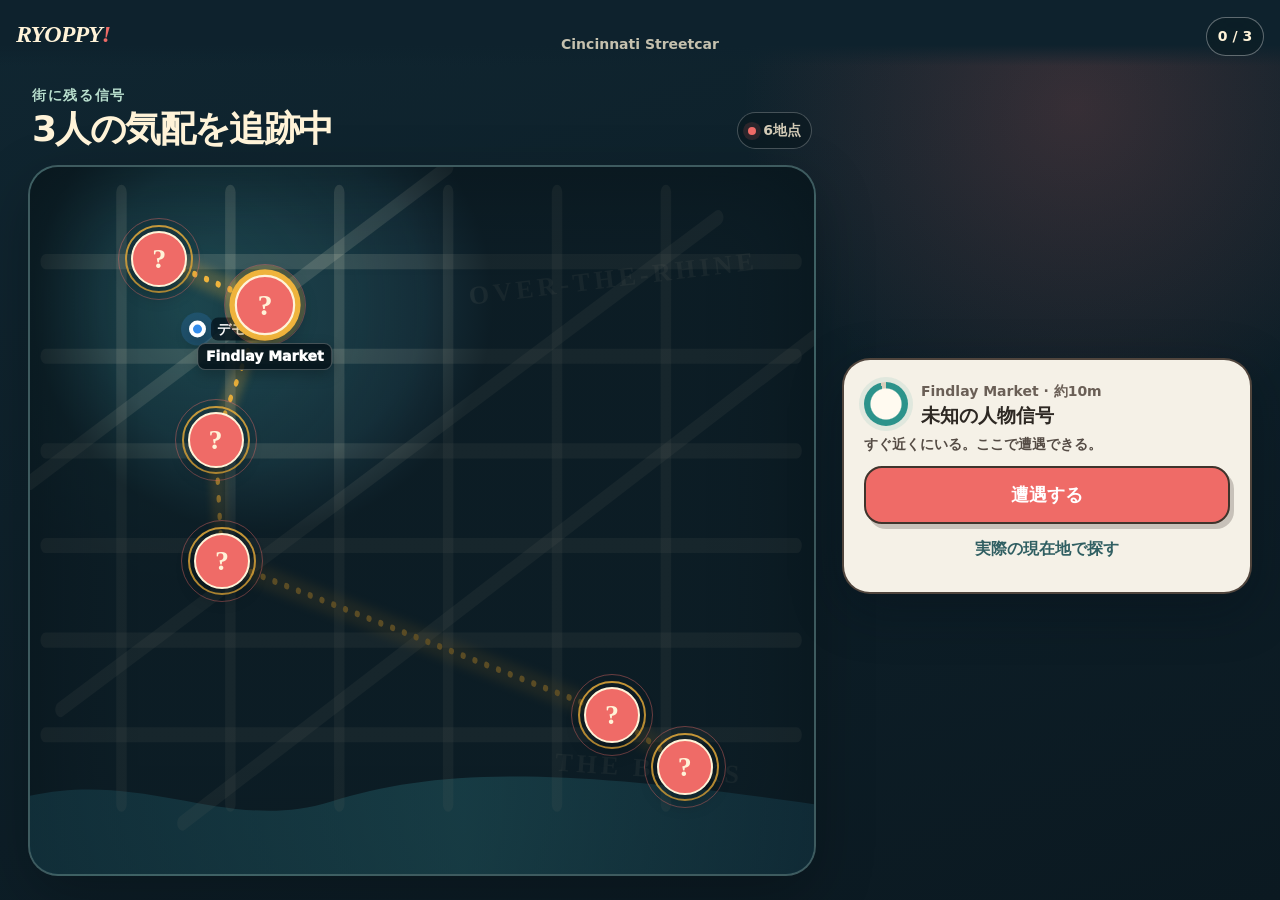
==== commit 66d2f892: "Ensure v0.3 cache refresh" ====
--- a/index.html
+++ b/index.html
@@ -10,12 +10,12 @@
   <link rel="icon" href="./assets/icon.png" />
   <link rel="apple-touch-icon" href="./assets/icon.png" />
   <link rel="manifest" href="./manifest.webmanifest" />
-  <link rel="stylesheet" href="./styles.css" />
+  <link rel="stylesheet" href="./styles.css?v=0.3.0" />
   <title>りょっぴー Encounter Alpha</title>
 </head>
 <body>
   <div id="app"><div class="loading"><span class="loading-orb" aria-hidden="true"></span><strong>街に残った信号を探しています…</strong></div></div>
   <div id="toast" class="toast" role="status"></div>
-  <script src="./app.js" defer></script>
+  <script src="./app.js?v=0.3.0" defer></script>
 </body>
 </html>
--- a/styles.css
+++ b/styles.css
@@ -962,6 +962,459 @@
   }
 }
 
+/* Exploration map */
+
+.scan-experience {
+  background:
+    radial-gradient(circle at 84% 12%, rgba(239, 107, 103, .18), transparent 25%),
+    linear-gradient(160deg, #102631 0%, #0b1921 100%);
+}
+
+.scan-experience .topbar {
+  background: linear-gradient(#0e222d 68%, transparent);
+}
+
+.scan-main {
+  min-height: 100vh;
+  min-height: 100svh;
+  display: grid;
+  grid-template-rows: auto minmax(240px, 1fr) auto;
+  grid-template-columns: 1fr;
+  align-items: stretch;
+  gap: 0;
+  width: min(100%, 760px);
+  margin: auto;
+  padding: calc(66px + env(safe-area-inset-top)) 0 calc(10px + env(safe-area-inset-bottom));
+}
+
+.map-hud {
+  position: relative;
+  z-index: 18;
+  display: flex;
+  align-items: end;
+  justify-content: space-between;
+  gap: 14px;
+  padding: 14px 18px 10px;
+  pointer-events: none;
+}
+
+.map-hud p {
+  margin: 0 0 2px;
+  color: var(--mint);
+  font-size: 14px;
+  font-weight: 950;
+  letter-spacing: .12em;
+}
+
+.map-hud h1 {
+  margin: 0;
+  color: var(--cream);
+  font-size: clamp(25px, 7vw, 36px);
+  line-height: 1.12;
+  letter-spacing: -.045em;
+}
+
+.map-hud > span {
+  flex: 0 0 auto;
+  display: inline-flex;
+  align-items: center;
+  gap: 7px;
+  padding: 6px 10px;
+  border: 1px solid rgba(255, 255, 255, .24);
+  border-radius: 999px;
+  color: rgba(255, 243, 216, .82);
+  background: rgba(9, 23, 30, .62);
+  font-size: 14px;
+  font-weight: 900;
+}
+
+.map-hud i {
+  width: 8px;
+  height: 8px;
+  border-radius: 50%;
+  background: var(--coral);
+  box-shadow: 0 0 0 5px rgba(239, 107, 103, .14);
+}
+
+.explore-map {
+  position: relative;
+  z-index: 4;
+  min-height: 240px;
+  overflow: hidden;
+  border-block: 1px solid rgba(185, 223, 206, .2);
+  background:
+    radial-gradient(circle at 20% 20%, rgba(44, 147, 139, .2), transparent 32%),
+    #17313d;
+  box-shadow: inset 0 0 70px rgba(1, 12, 17, .5);
+}
+
+.map-canvas,
+.map-fog {
+  position: absolute;
+  inset: 0;
+  width: 100%;
+  height: 100%;
+}
+
+.map-canvas {
+  z-index: 1;
+}
+
+.map-blocks {
+  fill: none;
+  stroke: rgba(255, 243, 216, .13);
+  stroke-width: 12;
+  stroke-linecap: round;
+}
+
+.map-river {
+  fill: url(#riverGlow);
+  opacity: .82;
+}
+
+.streetcar-route {
+  fill: none;
+  stroke: var(--gold);
+  stroke-width: 5;
+  stroke-linecap: round;
+  stroke-linejoin: round;
+  stroke-dasharray: 1 13;
+}
+
+.streetcar-route.route-glow {
+  stroke: rgba(239, 179, 60, .22);
+  stroke-width: 18;
+  stroke-dasharray: none;
+  filter: blur(4px);
+}
+
+.map-neighborhood {
+  position: absolute;
+  z-index: 2;
+  color: rgba(255, 243, 216, .14);
+  font: 900 clamp(14px, 4vw, 26px)/1 Georgia, serif;
+  letter-spacing: .16em;
+  pointer-events: none;
+}
+
+.map-neighborhood.north {
+  top: 14%;
+  right: 7%;
+  rotate: -7deg;
+}
+
+.map-neighborhood.south {
+  right: 9%;
+  bottom: 13%;
+  rotate: 4deg;
+}
+
+.map-fog {
+  z-index: 3;
+  background: radial-gradient(circle 145px at var(--map-x) var(--map-y), transparent 0 34%, rgba(8, 22, 29, .2) 68%, rgba(6, 17, 23, .66) 100%);
+  pointer-events: none;
+}
+
+.map-fog.no-location {
+  background: rgba(6, 17, 23, .38);
+}
+
+.map-signal {
+  position: absolute;
+  z-index: 8;
+  top: var(--map-y);
+  left: var(--map-x);
+  width: 54px;
+  height: 54px;
+  padding: 0;
+  border: 0;
+  border-radius: 50%;
+  color: var(--cream);
+  background: transparent;
+  cursor: pointer;
+  transform: translate(-50%, -50%);
+}
+
+.signal-wave {
+  position: absolute;
+  inset: -3px;
+  border: 2px solid rgba(239, 179, 60, .82);
+  border-radius: 50%;
+  animation: mapSignalPulse 2.1s ease-out var(--signal-delay) infinite;
+}
+
+.map-signal.is-unknown::before {
+  position: absolute;
+  inset: -10px;
+  border: 1px solid rgba(239, 107, 103, .42);
+  border-radius: 50%;
+  content: '';
+  animation: mapSignalPulse 2.1s ease-out calc(var(--signal-delay) - .75s) infinite;
+}
+
+.signal-mystery,
+.signal-portrait {
+  position: absolute;
+  z-index: 2;
+  inset: 3px;
+  overflow: hidden;
+  display: grid;
+  place-items: center;
+  border: 2px solid var(--cream);
+  border-radius: 50%;
+  box-shadow: 0 7px 18px rgba(0, 0, 0, .3);
+}
+
+.signal-mystery {
+  background: var(--coral);
+  font: 900 28px/1 Georgia, serif;
+}
+
+.signal-portrait {
+  background: var(--gold);
+}
+
+.signal-portrait img {
+  position: absolute;
+  top: -4px;
+  left: 50%;
+  width: 62px;
+  max-width: none;
+  transform: translateX(-50%);
+}
+
+.map-signal.is-selected .signal-mystery,
+.map-signal.is-selected .signal-portrait {
+  box-shadow: 0 0 0 5px var(--gold), 0 0 0 9px rgba(239, 179, 60, .24), 0 8px 20px rgba(0, 0, 0, .38);
+  transform: scale(1.08);
+}
+
+.signal-place,
+.signal-name {
+  position: absolute;
+  z-index: 4;
+  top: 61px;
+  left: 50%;
+  width: max-content;
+  max-width: 160px;
+  padding: 4px 8px;
+  overflow: hidden;
+  border: 1px solid rgba(255, 255, 255, .25);
+  border-radius: 8px;
+  color: #fff;
+  background: rgba(6, 20, 27, .9);
+  box-shadow: 0 5px 14px rgba(0, 0, 0, .25);
+  font-size: 14px;
+  font-weight: 950;
+  line-height: 1.25;
+  text-overflow: ellipsis;
+  white-space: nowrap;
+  transform: translateX(-50%);
+}
+
+.signal-name {
+  color: var(--ink);
+  background: var(--cream);
+}
+
+.current-marker {
+  position: absolute;
+  z-index: 7;
+  top: var(--map-y);
+  left: var(--map-x);
+  display: flex;
+  align-items: center;
+  gap: 5px;
+  color: #fff;
+  transform: translate(calc(-50% - 29px), calc(-50% + 27px));
+  pointer-events: none;
+}
+
+.current-marker span {
+  width: 17px;
+  height: 17px;
+  border: 4px solid #fff;
+  border-radius: 50%;
+  background: #328bea;
+  box-shadow: 0 0 0 8px rgba(50, 139, 234, .2), 0 5px 13px rgba(0, 0, 0, .35);
+}
+
+.current-marker strong,
+.map-away {
+  padding: 3px 6px;
+  border-radius: 7px;
+  background: rgba(8, 25, 34, .84);
+  font-size: 14px;
+  line-height: 1.2;
+  white-space: nowrap;
+}
+
+.map-away {
+  position: absolute;
+  z-index: 9;
+  right: 12px;
+  bottom: 12px;
+  color: var(--cream);
+}
+
+.scan-panel {
+  position: relative;
+  z-index: 20;
+  grid-column: 1;
+  width: 100%;
+  padding: 14px 16px 10px;
+  border-right: 0;
+  border-bottom: 0;
+  border-left: 0;
+  border-radius: 25px 25px 0 0;
+}
+
+.signal-readout {
+  display: grid;
+  grid-template-columns: 46px 1fr;
+  align-items: center;
+  gap: 11px;
+  margin-bottom: 0;
+}
+
+.signal-strength,
+.signal-strength b {
+  display: block;
+  width: 44px;
+  height: 44px;
+  border-radius: 50%;
+}
+
+.signal-strength b {
+  background:
+    radial-gradient(circle, var(--paper) 0 48%, transparent 52%),
+    conic-gradient(var(--teal) var(--strength), #d9cdbb 0);
+  box-shadow: 0 0 0 5px rgba(44, 147, 139, .1);
+}
+
+.signal-readout strong,
+.signal-readout span {
+  display: block;
+}
+
+.signal-readout strong {
+  font-size: 19px;
+  line-height: 1.25;
+}
+
+.signal-readout div > span {
+  color: #6a5f56;
+  font-size: 14px;
+  font-weight: 850;
+}
+
+.signal-guidance {
+  margin: 7px 0 11px;
+  color: #554c45;
+  font-size: 14px;
+  font-weight: 750;
+  line-height: 1.45;
+}
+
+.scan-panel .text-action {
+  min-height: 44px;
+  margin-top: 4px;
+}
+
+@keyframes mapSignalPulse {
+  0% { opacity: .85; transform: scale(.78); }
+  72% { opacity: .18; }
+  100% { opacity: 0; transform: scale(1.48); }
+}
+
+@media (min-width: 900px) {
+  .scan-main {
+    width: min(100%, 1380px);
+    grid-template-columns: minmax(0, 1fr) 410px;
+    grid-template-rows: auto 1fr;
+    gap: 14px 26px;
+    padding: calc(76px + env(safe-area-inset-top)) 28px 24px;
+  }
+
+  .map-hud {
+    grid-column: 1;
+    grid-row: 1;
+    padding: 8px 4px 2px;
+  }
+
+  .explore-map {
+    grid-column: 1;
+    grid-row: 2;
+    min-height: 580px;
+    border: 2px solid rgba(185, 223, 206, .24);
+    border-radius: 30px;
+    box-shadow: inset 0 0 90px rgba(1, 12, 17, .55), 0 20px 60px rgba(0, 0, 0, .24);
+  }
+
+  .scan-panel {
+    grid-column: 2;
+    grid-row: 1 / -1;
+    align-self: center;
+    width: 100%;
+    padding: 20px;
+    border: 2px solid rgba(63, 52, 44, .9);
+    border-radius: 28px;
+  }
+
+  .map-fog {
+    background: radial-gradient(circle 230px at var(--map-x) var(--map-y), transparent 0 34%, rgba(8, 22, 29, .2) 70%, rgba(6, 17, 23, .64) 100%);
+  }
+
+  .map-signal {
+    width: 62px;
+    height: 62px;
+  }
+
+  .signal-portrait img {
+    width: 70px;
+  }
+
+  .signal-place,
+  .signal-name {
+    top: 69px;
+  }
+}
+
+@media (max-height: 680px) and (max-width: 899px) {
+  .scan-main {
+    grid-template-rows: auto minmax(190px, 1fr) auto;
+  }
+
+  .map-hud {
+    padding-top: 8px;
+    padding-bottom: 6px;
+  }
+
+  .map-hud h1 {
+    font-size: 23px;
+  }
+
+  .explore-map {
+    min-height: 190px;
+  }
+
+  .scan-panel {
+    padding-top: 10px;
+  }
+
+  .signal-guidance {
+    margin: 4px 0 7px;
+  }
+
+  .scan-panel .primary-action {
+    min-height: 52px;
+  }
+
+  .scan-panel .text-action {
+    min-height: 38px;
+  }
+}
+
 @media (prefers-reduced-motion: reduce) {
   *,
   *::before,
